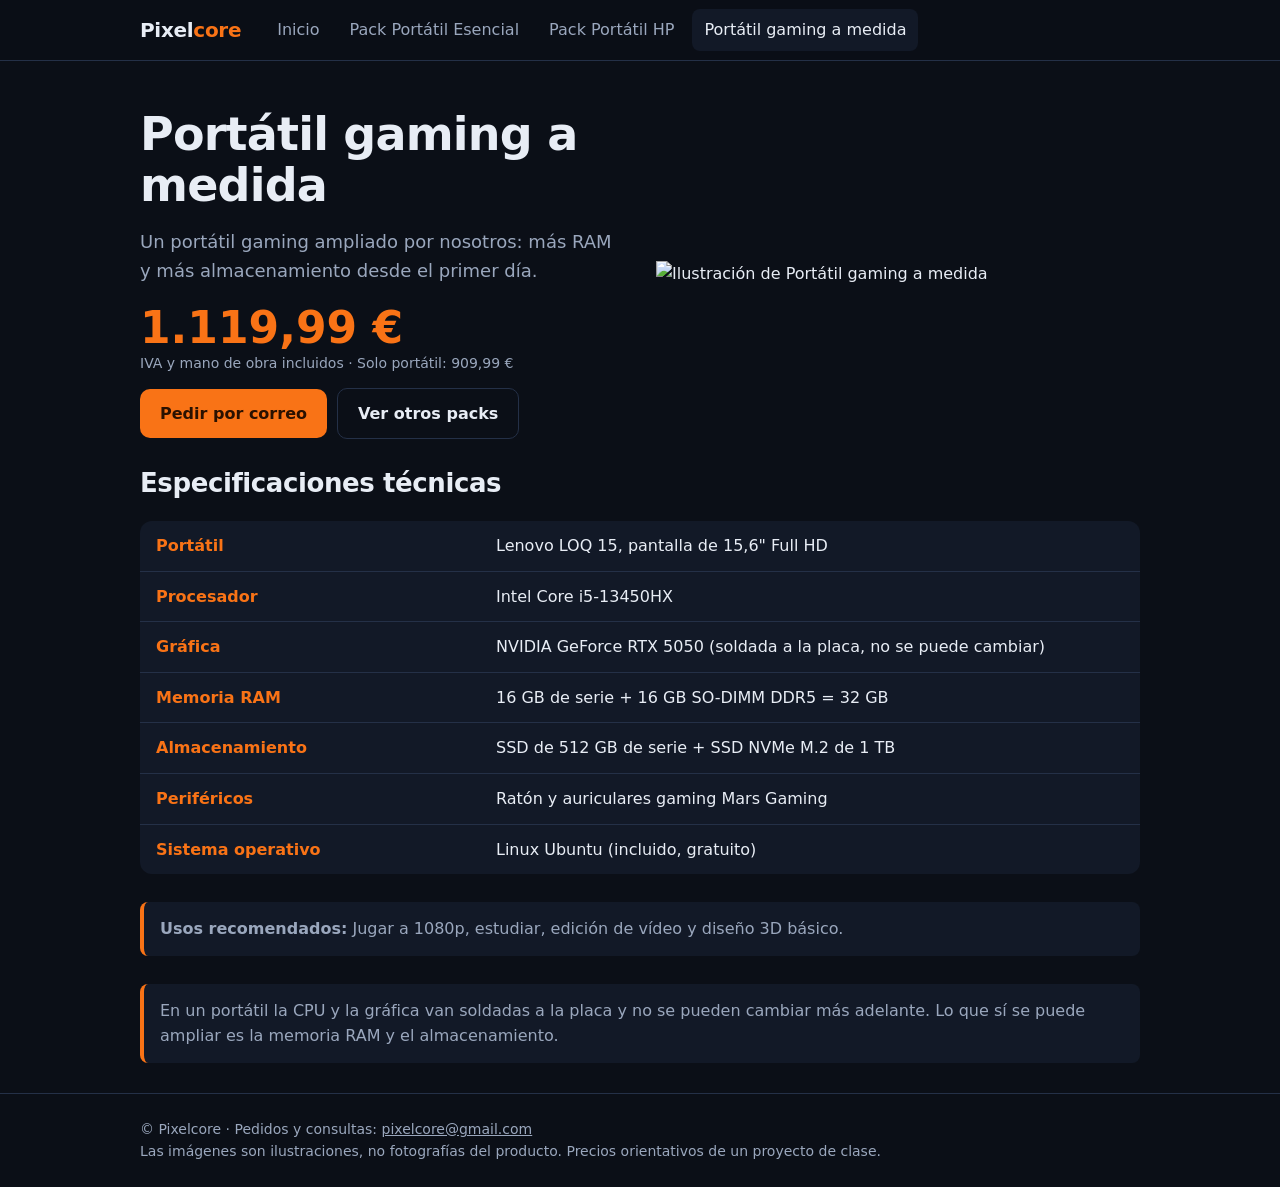
==== portatil-a-medida.html @ 49b819ec "Add files via upload" ====
<!doctype html><html lang="es"><head><meta charset="utf-8"><meta name="viewport" content="width=device-width,initial-scale=1"><title>Portátil gaming a medida | Pixelcore</title><meta name="description" content="Lenovo LOQ 15 con RTX 5050, 32 GB de RAM y 1,5 TB de SSD, con ratón y auriculares gaming. Ubuntu gratis."><link rel="stylesheet" href="style.css"><style>:root{--ac:#f97316;--on:#2a1100}</style></head><body><header><div class="wrap"><a class="logo" href="index.html">Pixel<span>core</span></a><nav aria-label="Principal"><a href="index.html">Inicio</a><a href="portatil-esencial.html">Pack Portátil Esencial</a><a href="portatil-hp.html">Pack Portátil HP</a><a href="portatil-a-medida.html" aria-current="page">Portátil gaming a medida</a></nav></div></header><main class="wrap">
<section class="pack-hero"><div><h1>Portátil gaming a medida</h1><p class="lead">Un portátil gaming ampliado por nosotros: más RAM y más almacenamiento desde el primer día.</p><div class="big" style="margin-top:20px">1.119,99 €<small>IVA y mano de obra incluidos · Solo portátil: 909,99 €</small></div><a class="btn" href="mailto:pixelcore@gmail.com?subject=Pedido%3A%20Port%C3%A1til%20gaming%20a%20medida&body=Hola%2C%20quiero%20hacer%20un%20pedido%20de%3A%20Port%C3%A1til%20gaming%20a%20medida%0A%0ANombre%3A%0ATel%C3%A9fono%3A%0A">Pedir por correo</a><a class="btn alt" href="index.html#packs">Ver otros packs</a></div><img src="img/Foto3-removebg-preview.png" alt="Ilustración de Portátil gaming a medida"></section>
<section><h2>Especificaciones técnicas</h2><table><tr><th>Portátil</th><td>Lenovo LOQ 15, pantalla de 15,6" Full HD</td></tr><tr><th>Procesador</th><td>Intel Core i5-13450HX</td></tr><tr><th>Gráfica</th><td>NVIDIA GeForce RTX 5050 (soldada a la placa, no se puede cambiar)</td></tr><tr><th>Memoria RAM</th><td>16 GB de serie + 16 GB SO-DIMM DDR5 = 32 GB</td></tr><tr><th>Almacenamiento</th><td>SSD de 512 GB de serie + SSD NVMe M.2 de 1 TB</td></tr><tr><th>Periféricos</th><td>Ratón y auriculares gaming Mars Gaming</td></tr><tr><th>Sistema operativo</th><td>Linux Ubuntu (incluido, gratuito)</td></tr></table><p class="note"><b>Usos recomendados:</b> Jugar a 1080p, estudiar, edición de vídeo y diseño 3D básico.</p><p class="note">En un portátil la CPU y la gráfica van soldadas a la placa y no se pueden cambiar más adelante. Lo que sí se puede ampliar es la memoria RAM y el almacenamiento.</p></section>
</main><footer><div class="wrap">© Pixelcore · Pedidos y consultas: <a href="mailto:pixelcore@gmail.com">pixelcore@gmail.com</a><br>Las imágenes son ilustraciones, no fotografías del producto. Precios orientativos de un proyecto de clase.</div></footer></body></html>
---- style.css ----
:root{--bg:#0b0f17;--panel:#121927;--line:#243047;--tx:#e8edf5;--mut:#9aa7bd;--ac:#2dd4bf;--on:#06201c}
*{box-sizing:border-box}
html{scroll-behavior:smooth}
body{margin:0;background:var(--bg);color:var(--tx);font:16px/1.6 system-ui,-apple-system,"Segoe UI",Roboto,Arial,sans-serif}
a{color:inherit}
.wrap{max-width:1040px;margin:0 auto;padding:0 20px}
header{border-bottom:1px solid var(--line);position:sticky;top:0;background:rgba(11,15,23,.92);backdrop-filter:blur(8px);z-index:5}
header .wrap{display:flex;align-items:center;gap:24px;flex-wrap:wrap;min-height:60px}
.logo{font-weight:800;font-size:20px;text-decoration:none;letter-spacing:-.3px}
.logo span{color:var(--ac)}
nav{display:flex;gap:6px;flex-wrap:wrap}
nav a{text-decoration:none;color:var(--mut);padding:8px 12px;border-radius:8px}
nav a:hover,nav a[aria-current]{color:var(--tx);background:var(--panel)}
a:focus-visible,button:focus-visible{outline:3px solid var(--ac);outline-offset:2px}
.hero{padding:56px 0 40px;display:grid;grid-template-columns:1.1fr .9fr;gap:32px;align-items:center}
h1{font-size:clamp(30px,5vw,46px);line-height:1.1;margin:0 0 14px;letter-spacing:-.8px}
h2{font-size:26px;margin:0 0 16px;letter-spacing:-.4px}
.lead{color:var(--mut);font-size:18px;max-width:52ch}
.btn{display:inline-block;background:var(--ac);color:var(--on);font-weight:700;padding:12px 20px;border-radius:10px;text-decoration:none;margin:18px 10px 0 0}
.btn.alt{background:transparent;color:var(--tx);border:1px solid var(--line)}
.hero img,.pack-hero img{width:100%;height:auto}
.packs{display:grid;grid-template-columns:repeat(3,1fr);gap:20px;padding:12px 0 40px}
.pack{background:var(--panel);border:1px solid var(--line);border-top:4px solid var(--c);border-radius:14px;padding:20px;text-decoration:none;display:flex;flex-direction:column;gap:8px}
.pack:hover{border-color:var(--c)}
.pack img{width:100%;height:auto}
.pack h3{margin:6px 0 0;font-size:19px}
.pack p{margin:0;color:var(--mut);font-size:15px}
.price{font-size:26px;font-weight:800;color:var(--c);margin-top:auto}
.price small{display:block;font-size:12px;font-weight:500;color:var(--mut)}
.steps{counter-reset:s;padding:0;list-style:none;display:grid;gap:12px;margin:0 0 40px}
.steps li{counter-increment:s;background:var(--panel);border:1px solid var(--line);border-radius:12px;padding:14px 16px 14px 56px;position:relative}
.steps li:before{content:counter(s);position:absolute;left:16px;top:12px;width:28px;height:28px;border-radius:50%;background:var(--ac);color:var(--on);font-weight:800;display:grid;place-items:center}
.pack-hero{display:grid;grid-template-columns:1fr 1fr;gap:32px;align-items:center;padding:48px 0 24px}
.big{font-size:44px;font-weight:800;color:var(--ac);line-height:1}
.big small{display:block;font-size:14px;font-weight:500;color:var(--mut);margin-top:6px}
table{width:100%;border-collapse:collapse;margin:8px 0 28px;background:var(--panel);border-radius:12px;overflow:hidden}
th,td{text-align:left;padding:12px 16px;border-bottom:1px solid var(--line);vertical-align:top}
th{width:34%;color:var(--ac);font-weight:700}
tr:last-child th,tr:last-child td{border-bottom:0}
.note{background:var(--panel);border-left:4px solid var(--ac);padding:14px 16px;border-radius:8px;color:var(--mut);margin:0 0 28px}
footer{border-top:1px solid var(--line);color:var(--mut);padding:24px 0;margin-top:30px;font-size:14px}
@media(max-width:800px){.hero,.pack-hero{grid-template-columns:1fr}.packs{grid-template-columns:1fr}}
@media(prefers-reduced-motion:reduce){html{scroll-behavior:auto}}
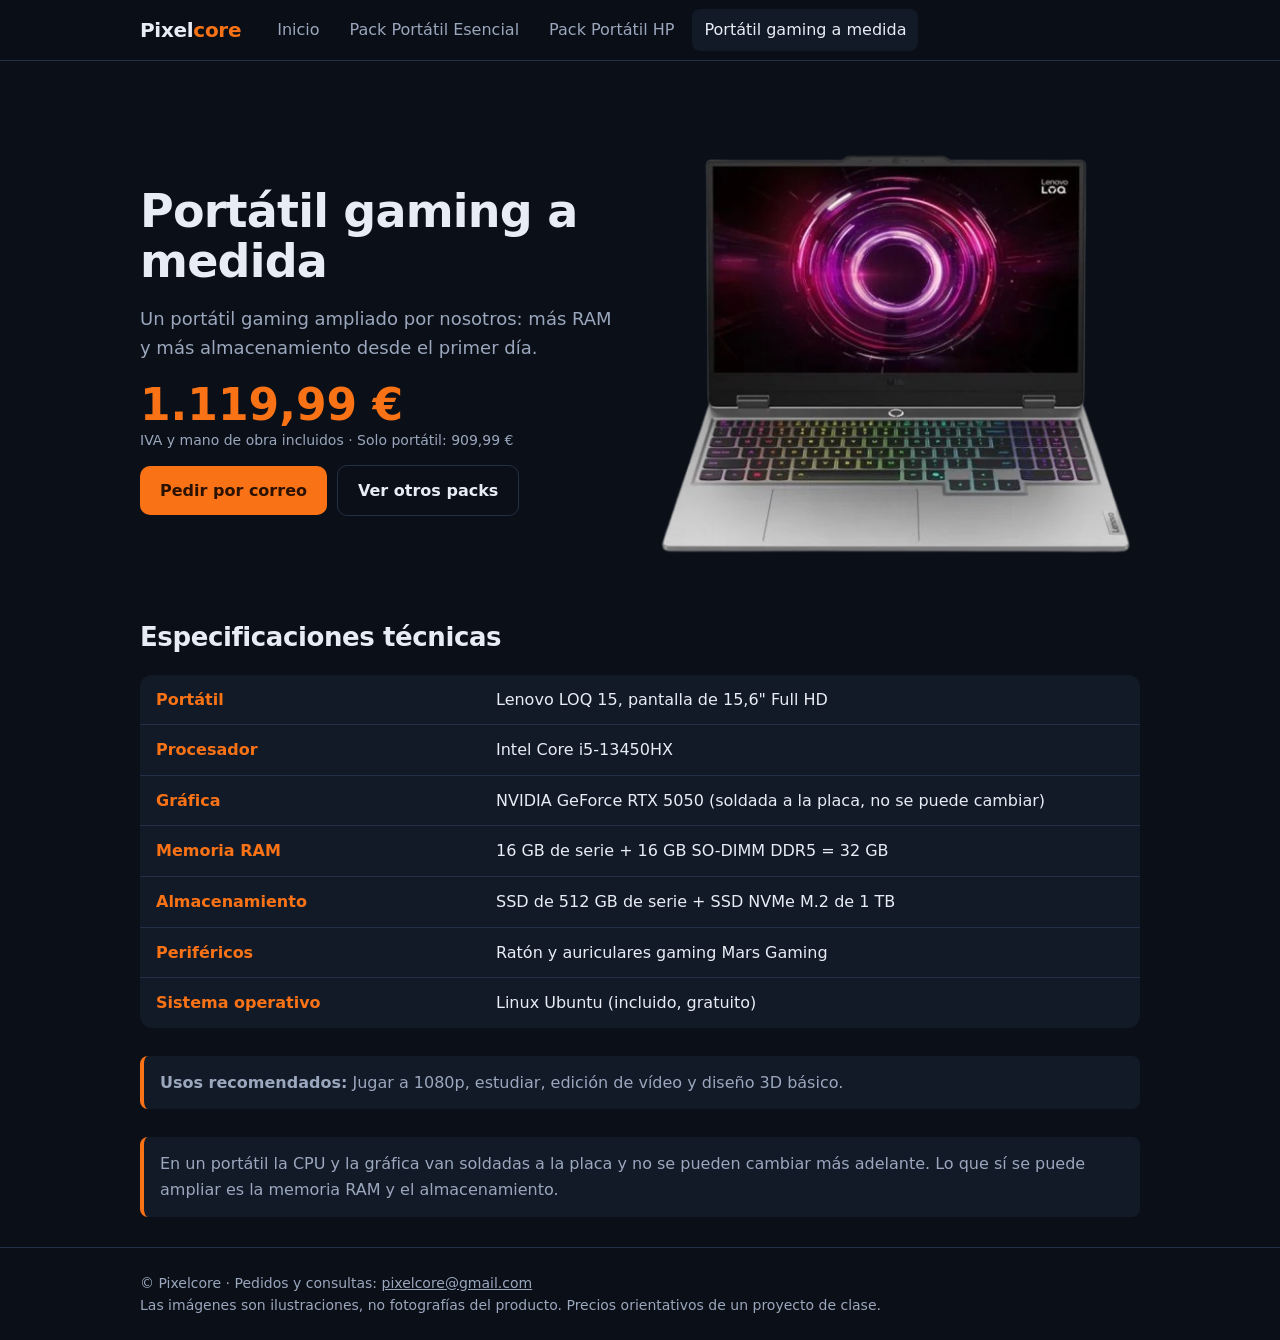
==== commit 8939c3d0: "Duplicate section for gaming laptop details" ====
--- a/portatil-a-medida.html
+++ b/portatil-a-medida.html
@@ -1,4 +1,4 @@
 <!doctype html><html lang="es"><head><meta charset="utf-8"><meta name="viewport" content="width=device-width,initial-scale=1"><title>Portátil gaming a medida | Pixelcore</title><meta name="description" content="Lenovo LOQ 15 con RTX 5050, 32 GB de RAM y 1,5 TB de SSD, con ratón y auriculares gaming. Ubuntu gratis."><link rel="stylesheet" href="style.css"><style>:root{--ac:#f97316;--on:#2a1100}</style></head><body><header><div class="wrap"><a class="logo" href="index.html">Pixel<span>core</span></a><nav aria-label="Principal"><a href="index.html">Inicio</a><a href="portatil-esencial.html">Pack Portátil Esencial</a><a href="portatil-hp.html">Pack Portátil HP</a><a href="portatil-a-medida.html" aria-current="page">Portátil gaming a medida</a></nav></div></header><main class="wrap">
-<section class="pack-hero"><div><h1>Portátil gaming a medida</h1><p class="lead">Un portátil gaming ampliado por nosotros: más RAM y más almacenamiento desde el primer día.</p><div class="big" style="margin-top:20px">1.119,99 €<small>IVA y mano de obra incluidos · Solo portátil: 909,99 €</small></div><a class="btn" href="mailto:pixelcore@gmail.com?subject=Pedido%3A%20Port%C3%A1til%20gaming%20a%20medida&body=Hola%2C%20quiero%20hacer%20un%20pedido%20de%3A%20Port%C3%A1til%20gaming%20a%20medida%0A%0ANombre%3A%0ATel%C3%A9fono%3A%0A">Pedir por correo</a><a class="btn alt" href="index.html#packs">Ver otros packs</a></div><img src="img/Foto3-removebg-preview.png" alt="Ilustración de Portátil gaming a medida"></section>
+<section class="pack-hero"><div><h1>Portátil gaming a medida</h1><p class="lead">Un portátil gaming ampliado por nosotros: más RAM y más almacenamiento desde el primer día.</p><div class="big" style="margin-top:20px">1.119,99 €<small>IVA y mano de obra incluidos · Solo portátil: 909,99 €</small></div><a class="btn" href="mailto:pixelcore@gmail.com?subject=Pedido%3A%20Port%C3%A1til%20gaming%20a%20medida&body=Hola%2C%20quiero%20hacer%20un%20pedido%20de%3A%20Port%C3%A1til%20gaming%20a%20medida%0A%0ANombre%3A%0ATel%C3%A9fono%3A%0A">Pedir por correo</a><a class="btn alt" href="index.html#packs">Ver otros packs</a></div><img src="Foto3-removebg-preview.png" alt="Ilustración de Portátil gaming a medida"></section>
 <section><h2>Especificaciones técnicas</h2><table><tr><th>Portátil</th><td>Lenovo LOQ 15, pantalla de 15,6" Full HD</td></tr><tr><th>Procesador</th><td>Intel Core i5-13450HX</td></tr><tr><th>Gráfica</th><td>NVIDIA GeForce RTX 5050 (soldada a la placa, no se puede cambiar)</td></tr><tr><th>Memoria RAM</th><td>16 GB de serie + 16 GB SO-DIMM DDR5 = 32 GB</td></tr><tr><th>Almacenamiento</th><td>SSD de 512 GB de serie + SSD NVMe M.2 de 1 TB</td></tr><tr><th>Periféricos</th><td>Ratón y auriculares gaming Mars Gaming</td></tr><tr><th>Sistema operativo</th><td>Linux Ubuntu (incluido, gratuito)</td></tr></table><p class="note"><b>Usos recomendados:</b> Jugar a 1080p, estudiar, edición de vídeo y diseño 3D básico.</p><p class="note">En un portátil la CPU y la gráfica van soldadas a la placa y no se pueden cambiar más adelante. Lo que sí se puede ampliar es la memoria RAM y el almacenamiento.</p></section>
-</main><footer><div class="wrap">© Pixelcore · Pedidos y consultas: <a href="mailto:pixelcore@gmail.com">pixelcore@gmail.com</a><br>Las imágenes son ilustraciones, no fotografías del producto. Precios orientativos de un proyecto de clase.</div></footer></body></html>+</main><footer><div class="wrap">© Pixelcore · Pedidos y consultas: <a href="mailto:pixelcore@gmail.com">pixelcore@gmail.com</a><br>Las imágenes son ilustraciones, no fotografías del producto. Precios orientativos de un proyecto de clase.</div></footer></body></html>
